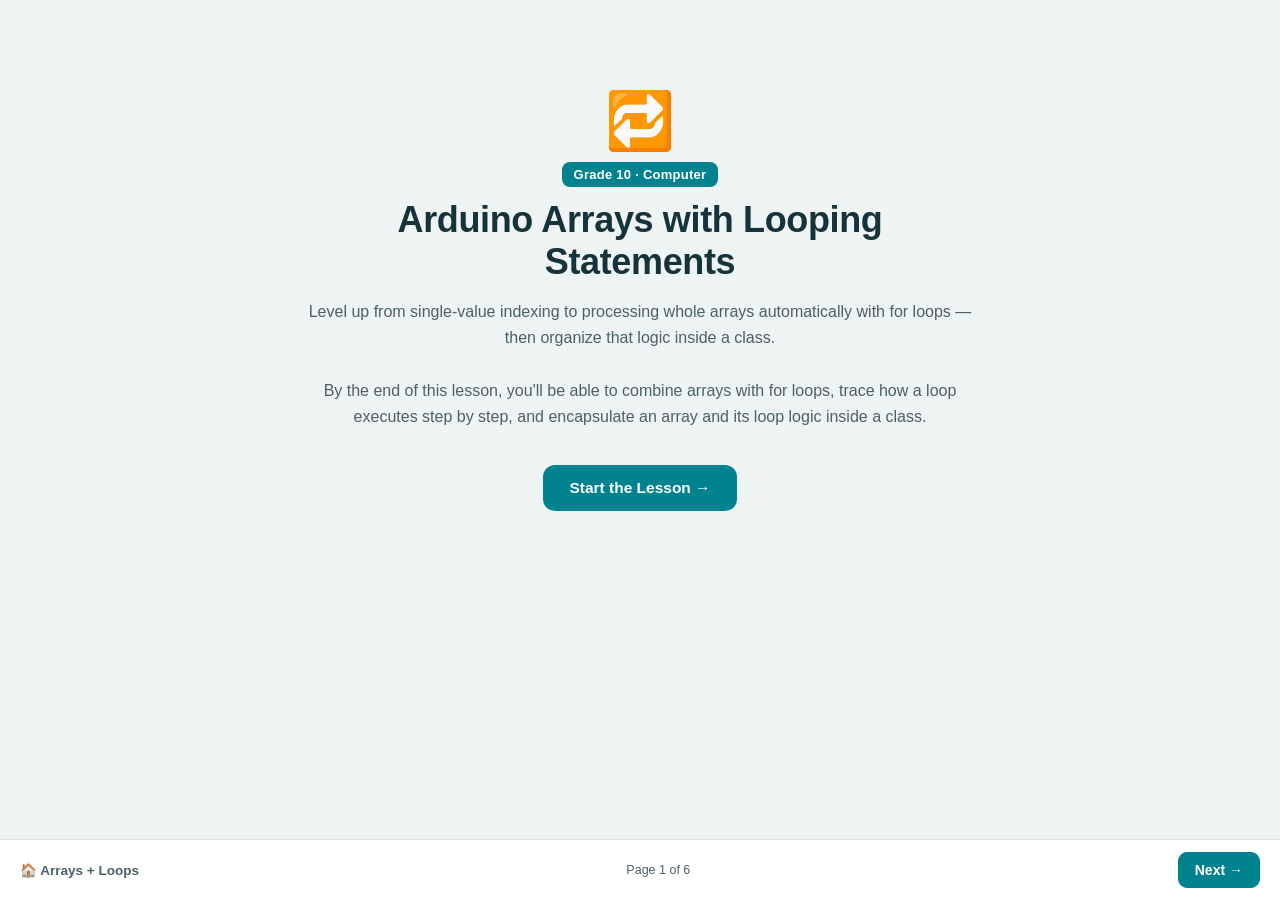
==== index.html @ ba09ce3c "Add files via upload" ====
<!DOCTYPE html>
<html lang="en">
<head>
<meta charset="UTF-8">
<meta name="viewport" content="width=device-width, initial-scale=1, viewport-fit=cover">
<title>Arduino Arrays with Looping Statements</title>
<link rel="stylesheet" href="style.css">
</head>
<body>
<div class="wrap">
  <div class="hero">
    <div class="hero-icon">🔁</div>
    <span class="eyebrow">Grade 10 · Computer</span>
    <h1>Arduino Arrays with Looping Statements</h1>
    <p class="sub">Level up from single-value indexing to processing whole arrays automatically with for loops — then organize that logic inside a class.</p>
    <p class="sub" style="margin-top:26px;">By the end of this lesson, you'll be able to combine arrays with for loops, trace how a loop executes step by step, and encapsulate an array and its loop logic inside a class.</p>
    <div style="margin-top:34px;">
      <a class="btn primary" href="definition.html">Start the Lesson →</a>
    </div>
  </div>
</div>
<nav class="pagenav">
  <span class="home">🏠 Arrays + Loops</span>
  <span class="progress">Page 1 of 6</span>
  <div class="links">
    <a class="navbtn primary" href="definition.html">Next →</a>
  </div>
</nav>
</body>
</html>
---- style.css ----
:root{
  --bg:#EEF3F4; --panel:#FFFFFF; --ink:#16323A; --ink-soft:#4B6067;
  --teal:#00838F; --teal-dark:#005F6B; --amber:#F5A623;
  --rail:#D8E3E4;
  --code-bg:#0F2A30; --code-ink:#CFEFEA; --code-num:#8FD8CE;
  --code-str:#FFD98E; --code-cm:#6FA3A8; --code-kw:#7FB8FF; --code-fn:#F2A65A;
}
*{ box-sizing:border-box; }
body{
  margin:0; background:var(--bg); color:var(--ink); min-height:100vh;
  font-family:-apple-system,BlinkMacSystemFont,"Segoe UI",Roboto,Helvetica,Arial,sans-serif;
  padding-top:env(safe-area-inset-top,0px); padding-bottom:env(safe-area-inset-bottom,0px);
  display:flex; flex-direction:column;
}
.wrap{ max-width:760px; margin:0 auto; padding:28px 20px 20px; flex:1; width:100%; }
.eyebrow{ display:inline-block; font-size:13px; font-weight:700; color:#fff; background:var(--teal); padding:5px 12px; border-radius:8px; margin-bottom:12px; letter-spacing:.02em; }
h1{ font-size:clamp(26px,5.5vw,36px); margin:0 0 10px; font-weight:800; letter-spacing:-.01em; }
h2{ font-size:20px; margin:26px 0 8px; font-weight:750; color:var(--teal-dark); }
p{ line-height:1.65; font-size:15.5px; }
.sub{ color:var(--ink-soft); font-size:16px; }
.card{ background:var(--panel); border-radius:14px; padding:20px; box-shadow:0 1px 3px rgba(15,42,48,.08); margin:16px 0; }
.code{ background:var(--code-bg); color:var(--code-ink); border-radius:12px; padding:16px 18px; font-family:ui-monospace,SFMono-Regular,Menlo,Consolas,monospace; font-size:14px; line-height:1.75; overflow-x:auto; white-space:pre; margin:14px 0; }
.kw{ color:var(--code-kw); } .str{ color:var(--code-str); } .num{ color:var(--code-num); } .cm{ color:var(--code-cm); } .fn{ color:var(--code-fn); }
.chip{ display:inline-block; background:rgba(0,131,143,.1); color:var(--teal-dark); padding:2px 8px; border-radius:6px; font-family:ui-monospace,Menlo,Consolas,monospace; font-size:14px; font-weight:700; }
.hero{ text-align:center; padding:60px 20px; }
.hero-icon{ font-size:56px; margin-bottom:8px; }
.btn{ display:inline-block; text-decoration:none; border:none; border-radius:12px; padding:14px 26px; font-size:15.5px; font-weight:700; cursor:pointer; font-family:inherit; }
.btn.primary{ background:var(--teal); color:#fff; }
.btn.primary:hover{ background:var(--teal-dark); }
.diagram{ display:flex; gap:8px; flex-wrap:wrap; justify-content:center; margin:16px 0; }
.slot{ width:60px; height:60px; border:2px solid var(--rail); border-radius:10px; display:flex; align-items:center; justify-content:center; font-weight:700; font-size:17px; background:var(--bg); }
.slot small{ display:block; font-size:11px; color:var(--ink-soft); font-weight:500; }

/* Page navigation bar */
.pagenav{
  position:sticky; bottom:0; background:var(--panel); border-top:1px solid var(--rail);
  padding:12px 20px; display:flex; align-items:center; justify-content:space-between; gap:10px; flex-wrap:wrap;
  padding-bottom:calc(12px + env(safe-area-inset-bottom,0px));
}
.pagenav .home{ font-size:13.5px; color:var(--ink-soft); text-decoration:none; font-weight:600; }
.pagenav .home:hover{ color:var(--teal-dark); }
.pagenav .progress{ font-size:12.5px; color:var(--ink-soft); }
.pagenav .links{ display:flex; gap:8px; }
.navbtn{ text-decoration:none; font-size:14px; font-weight:700; padding:9px 16px; border-radius:9px; border:1.5px solid var(--rail); color:var(--ink); }
.navbtn:hover{ border-color:var(--teal); color:var(--teal-dark); }
.navbtn.primary{ background:var(--teal); color:#fff; border-color:var(--teal); }
.navbtn.primary:hover{ background:var(--teal-dark); }

/* Trace table */
table.trace{ width:100%; border-collapse:collapse; margin:14px 0; font-size:14px; }
table.trace th, table.trace td{ padding:9px 10px; text-align:center; border-bottom:1px solid var(--rail); }
table.trace th{ color:var(--teal-dark); font-size:12.5px; text-transform:uppercase; letter-spacing:.03em; }
table.trace td.mono{ font-family:ui-monospace,Menlo,Consolas,monospace; }
table.trace tr.stop td{ color:var(--ink-soft); font-style:italic; }

/* Fill-in-the-blank inputs (reused across quiz/activity pages) */
input.blank{ width:30px; text-align:center; font-family:inherit; font-size:13.5px; font-weight:700; background:#fff; color:var(--teal-dark); border:none; border-bottom:2px solid var(--amber); border-radius:3px 3px 0 0; padding:1px 2px; outline:none; }
input.blank:focus{ border-bottom-color:var(--teal); background:#fffdf5; }
input.blank.correct{ border-bottom-color:var(--good,#2E7D32); background:#E8F5E9; color:#2E7D32; }
input.blank.incorrect{ border-bottom-color:var(--bad,#C62828); background:#FDECEA; color:#C62828; }

/* Quiz cards (reused from practice-challenge style) */
.qcard{ background:var(--panel); border-radius:14px; padding:18px; box-shadow:0 1px 3px rgba(15,42,48,.08); margin-bottom:16px; }
.qhead{ display:flex; align-items:center; gap:8px; margin-bottom:10px; flex-wrap:wrap; }
.qnum{ display:inline-flex; align-items:center; justify-content:center; width:24px; height:24px; border-radius:50%; background:var(--teal); color:#fff; font-size:12px; font-weight:800; flex:0 0 auto; }
.tag{ font-size:11.5px; font-weight:700; text-transform:uppercase; letter-spacing:.03em; color:var(--teal-dark); background:rgba(0,131,143,.1); padding:3px 9px; border-radius:20px; }
.qtext{ font-size:15px; font-weight:600; margin:2px 0 10px; line-height:1.5; }
.opts{ display:flex; flex-direction:column; gap:8px; }
.opt{ text-align:left; padding:10px 13px; border-radius:10px; border:1.5px solid var(--rail); background:var(--panel); color:var(--ink); font-size:14px; font-family:ui-monospace,Menlo,Consolas,monospace; cursor:pointer; }
.opt:hover{ border-color:var(--teal); }
.opt:disabled{ cursor:default; }
.opt.correct{ border-color:#2E7D32; background:#E8F5E9; color:#2E7D32; font-weight:700; }
.opt.incorrect{ border-color:#C62828; background:#FDECEA; color:#C62828; font-weight:700; }
.feedback{ margin-top:10px; font-size:13.5px; line-height:1.5; padding:10px 12px; border-radius:8px; display:none; font-family:-apple-system,BlinkMacSystemFont,sans-serif; }
.feedback.show{ display:block; }
.feedback.good{ background:#E8F5E9; color:#2E7D32; }
.feedback.bad{ background:#FDECEA; color:#C62828; }

.controls{ display:flex; gap:10px; flex-wrap:wrap; align-items:center; margin-top:16px; }
button.btn{ border:none; border-radius:10px; padding:11px 18px; font-size:14.5px; font-weight:700; cursor:pointer; font-family:inherit; }
.btn.ghost{ background:transparent; color:var(--ink-soft); border:1.5px solid var(--rail); }
.btn.ghost:hover{ border-color:var(--teal); color:var(--teal-dark); }
.result{ margin-top:14px; padding:12px 14px; border-radius:10px; font-size:14.5px; font-weight:600; display:none; }
.result.show{ display:block; }
.result.good{ background:#E8F5E9; color:#2E7D32; }
.result.mixed{ background:#FDECEA; color:#C62828; }
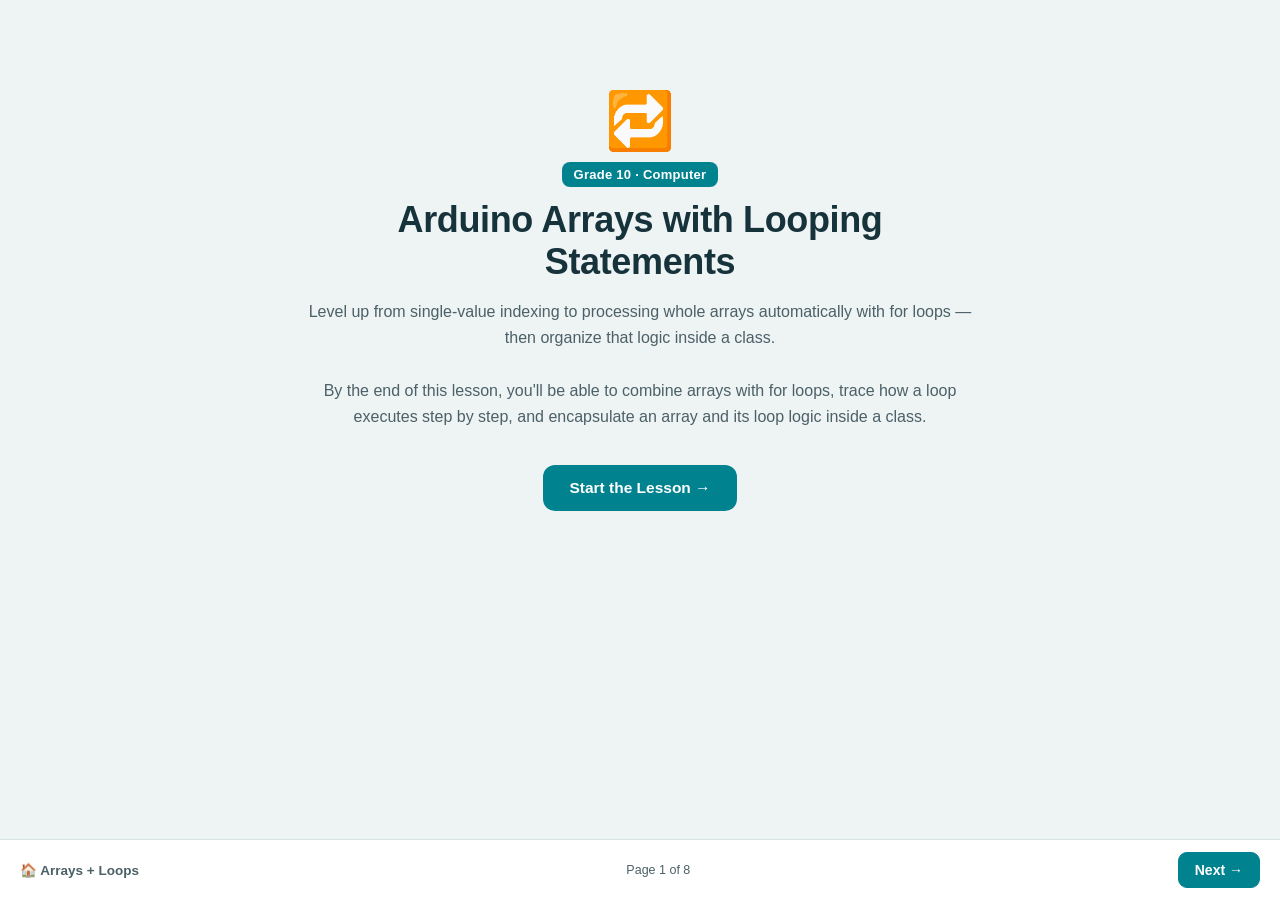
==== commit de434757: "Add files via upload" ====
--- a/index.html
+++ b/index.html
@@ -21,7 +21,7 @@
 </div>
 <nav class="pagenav">
   <span class="home">🏠 Arrays + Loops</span>
-  <span class="progress">Page 1 of 6</span>
+  <span class="progress">Page 1 of 8</span>
   <div class="links">
     <a class="navbtn primary" href="definition.html">Next →</a>
   </div>
